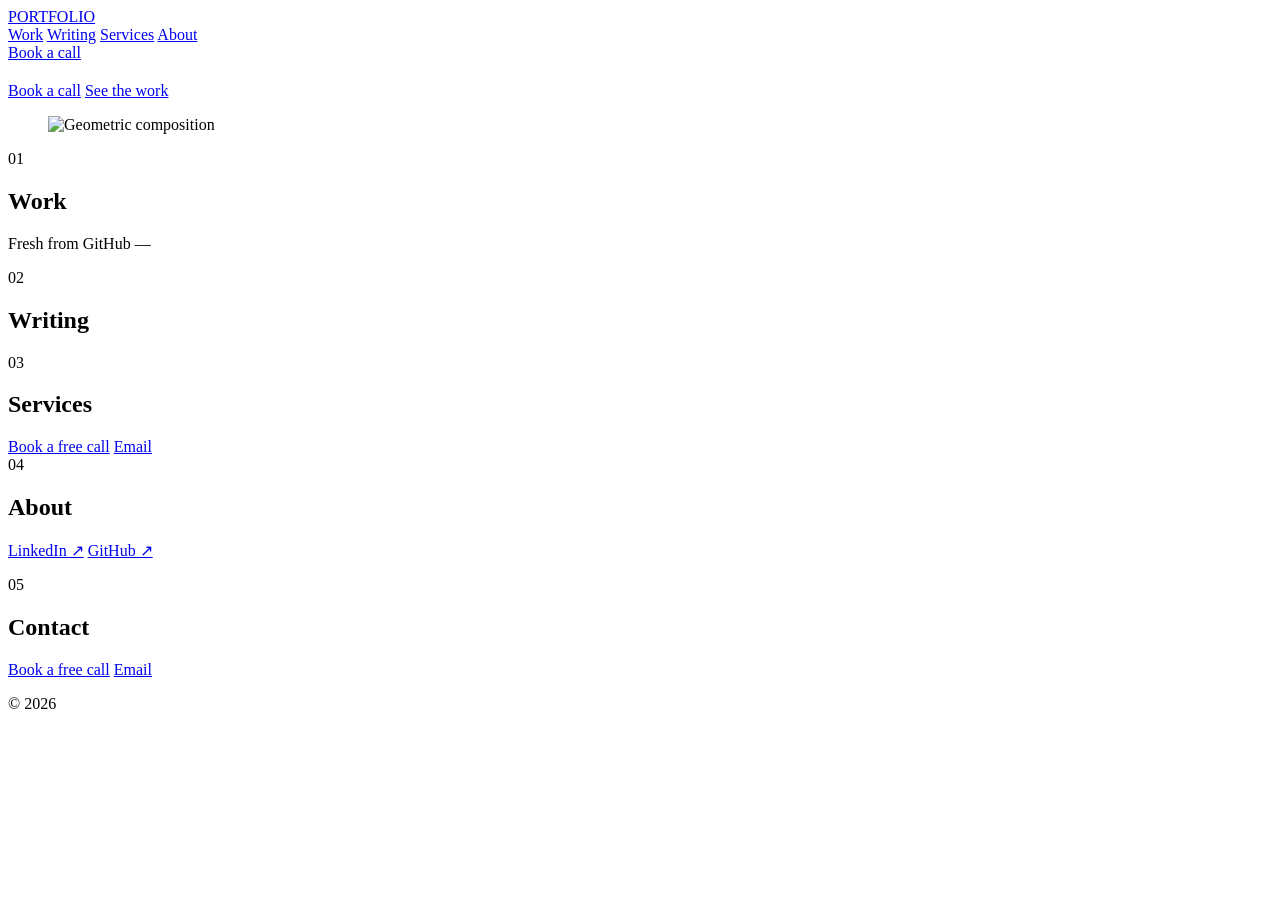
==== index.html @ 25c6f459 "Add index.html" ====
<!DOCTYPE html>
<html lang="en">
<head>
  <meta charset="UTF-8" />
  <meta name="viewport" content="width=device-width, initial-scale=1.0" />
  <title>Portfolio</title>
  <meta name="description" content="" id="metaDescription" />
  <meta property="og:title" content="" id="ogTitle" />
  <meta property="og:description" content="" id="ogDescription" />
  <meta property="og:type" content="website" />
  <meta property="og:image" content="assets/hero-art.webp" />
  <link rel="icon" href="data:image/svg+xml,%3Csvg xmlns='http://www.w3.org/2000/svg' viewBox='0 0 64 64'%3E%3Crect width='64' height='64' fill='%232B4BF2'/%3E%3Crect x='10' y='26' width='44' height='12' fill='%23000'/%3E%3C/svg%3E" />
  <link rel="preconnect" href="https://fonts.googleapis.com" />
  <link rel="preconnect" href="https://fonts.gstatic.com" crossorigin />
  <link href="https://fonts.googleapis.com/css2?family=Archivo:ital,wdth,wght@0,62..125,400..900;1,62..125,400..900&family=JetBrains+Mono:wght@400;500;700&display=swap" rel="stylesheet" />
  <link rel="stylesheet" href="styles.css" />
</head>
<body>

  <header class="site-header" id="siteHeader">
    <div class="wrap header-inner">
      <a class="brand" href="#top" id="brand">PORTFOLIO<span class="brand-sq" aria-hidden="true"></span></a>
      <nav class="main-nav" aria-label="Primary">
        <a href="#work">Work</a>
        <a href="#writing">Writing</a>
        <a href="#services">Services</a>
        <a href="#about">About</a>
      </nav>
      <a class="btn btn-solid btn-sm" data-booking href="#" target="_blank" rel="noopener">Book a call</a>
    </div>
  </header>

  <main id="top">
    <!-- ============ HERO ============ -->
    <section class="hero">
      <div class="wrap hero-grid">
        <div class="hero-copy">
          <p class="kicker reveal" id="heroKicker"></p>
          <h1 class="reveal" id="heroHeadline"></h1>
          <p class="hero-sub reveal" id="heroSub"></p>
          <div class="hero-ctas reveal">
            <a class="btn btn-solid" data-booking href="#" target="_blank" rel="noopener">Book a call</a>
            <a class="btn btn-line" href="#work">See the work</a>
          </div>
        </div>
        <figure class="hero-figure reveal">
          <img src="assets/hero-art.webp" alt="Geometric composition" />
        </figure>
      </div>
      <div class="wrap">
        <dl class="fact-strip reveal" id="factStrip"></dl>
      </div>
    </section>

    <!-- ============ 01 WORK ============ -->
    <section class="section" id="work">
      <div class="wrap">
        <div class="sec-head reveal">
          <span class="sec-num">01</span>
          <h2>Work</h2>
        </div>
        <p class="sec-note reveal" id="workNote"></p>

        <div class="rows" id="workRows"></div>

        <div class="gh-live reveal" id="githubLive">
          <p class="sec-note gh-live-note"><span class="kicker-blue">Fresh from GitHub</span> &mdash; <span id="githubNote"></span></p>
          <div class="rows" id="githubRows"></div>
        </div>
      </div>
    </section>

    <!-- ============ 02 WRITING ============ -->
    <section class="section" id="writing">
      <div class="wrap">
        <div class="sec-head reveal">
          <span class="sec-num">02</span>
          <h2>Writing</h2>
        </div>
        <p class="sec-note reveal" id="writingNote"></p>

        <div class="rows" id="postsRows"></div>
      </div>
    </section>

    <!-- ============ 03 SERVICES ============ -->
    <section class="section" id="services">
      <div class="wrap">
        <div class="sec-head reveal">
          <span class="sec-num">03</span>
          <h2>Services</h2>
        </div>
        <p class="sec-note reveal" id="servicesNote"></p>

        <div class="svc-grid" id="svcGrid"></div>

        <div class="svc-cta reveal">
          <p class="svc-cta-text" id="svcCtaText"></p>
          <div class="hero-ctas">
            <a class="btn btn-solid" data-booking href="#" target="_blank" rel="noopener">Book a free call</a>
            <a class="btn btn-line" data-email href="#">Email</a>
          </div>
        </div>
      </div>
    </section>

    <!-- ============ 04 ABOUT ============ -->
    <section class="section" id="about">
      <div class="wrap">
        <div class="sec-head reveal">
          <span class="sec-num">04</span>
          <h2>About</h2>
        </div>
        <div class="about-grid">
          <div class="reveal">
            <p class="about-lede" id="aboutLede"></p>
            <p class="about-body" id="aboutBody"></p>
            <div class="socials">
              <a data-linkedin href="#" target="_blank" rel="noopener">LinkedIn &#8599;</a>
              <a data-github href="#" target="_blank" rel="noopener">GitHub &#8599;</a>
            </div>
          </div>
          <dl class="cv reveal" id="timeline"></dl>
        </div>
      </div>
    </section>

    <!-- ============ 05 CONTACT ============ -->
    <section class="section contact" id="contact">
      <div class="wrap">
        <div class="sec-head reveal">
          <span class="sec-num">05</span>
          <h2>Contact</h2>
        </div>
        <p class="contact-big reveal" id="contactBig"></p>
        <p class="sec-note reveal" id="contactNote"></p>
        <div class="hero-ctas reveal">
          <a class="btn btn-solid" data-booking href="#" target="_blank" rel="noopener">Book a free call</a>
          <a class="btn btn-line" data-email href="#">Email</a>
        </div>
      </div>
    </section>
  </main>

  <footer>
    <div class="wrap footer-inner">
      <p>&copy; <span id="year">2026</span> <span id="footerName"></span></p>
      <p id="footerNote"></p>
    </div>
  </footer>

  <script src="app.js"></script>
</body>
</html>
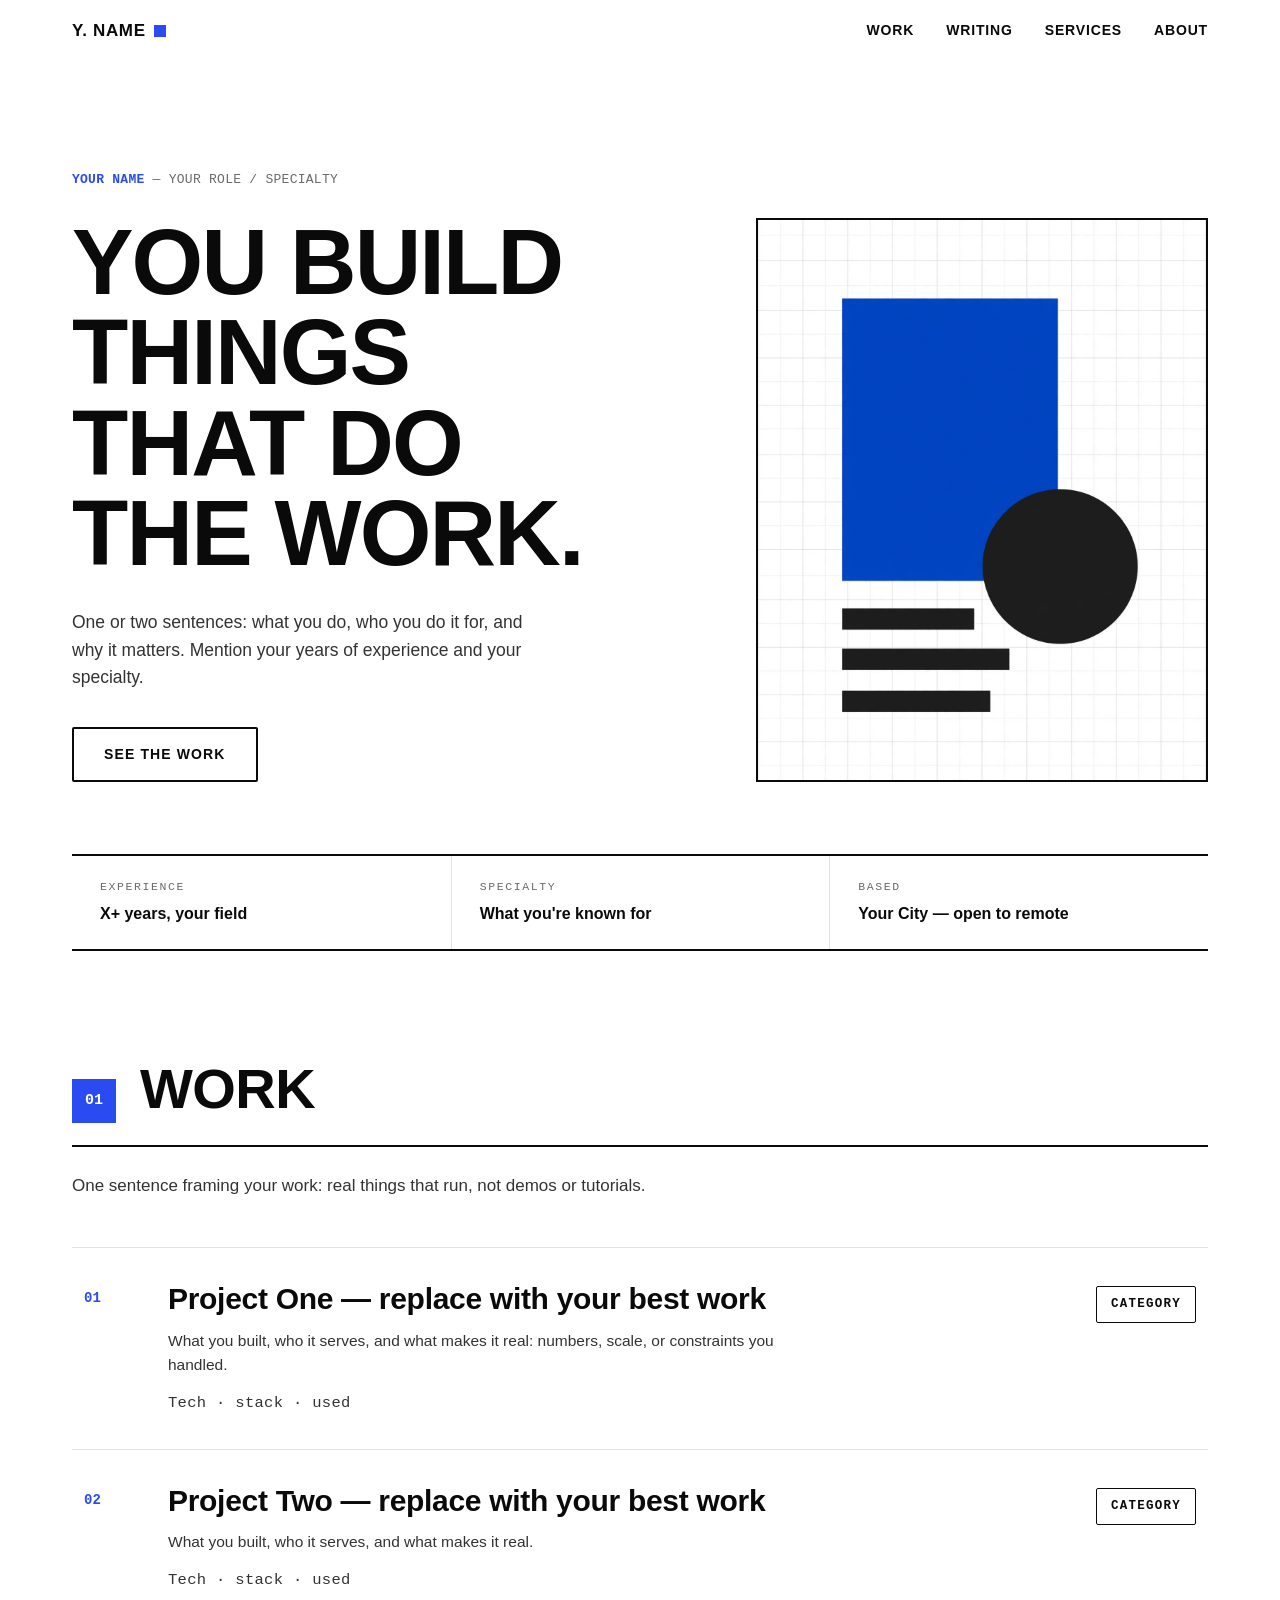
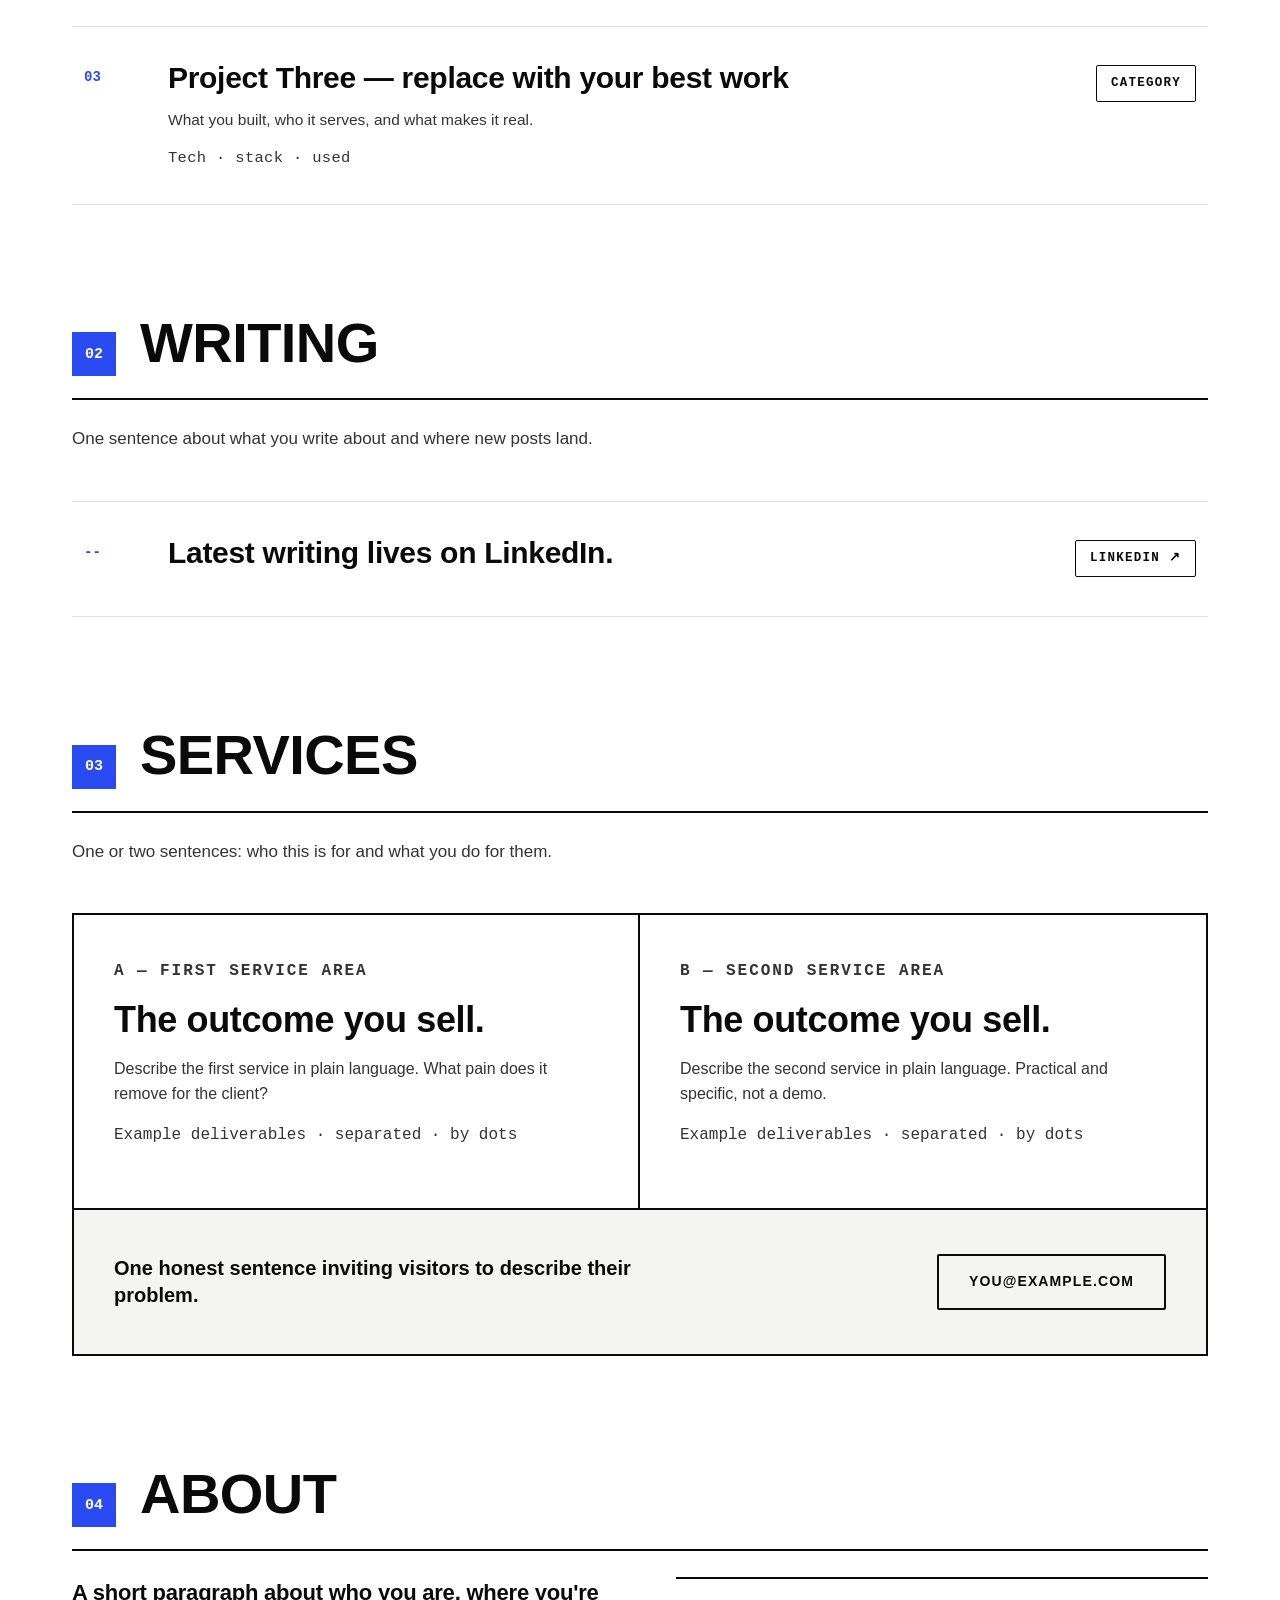
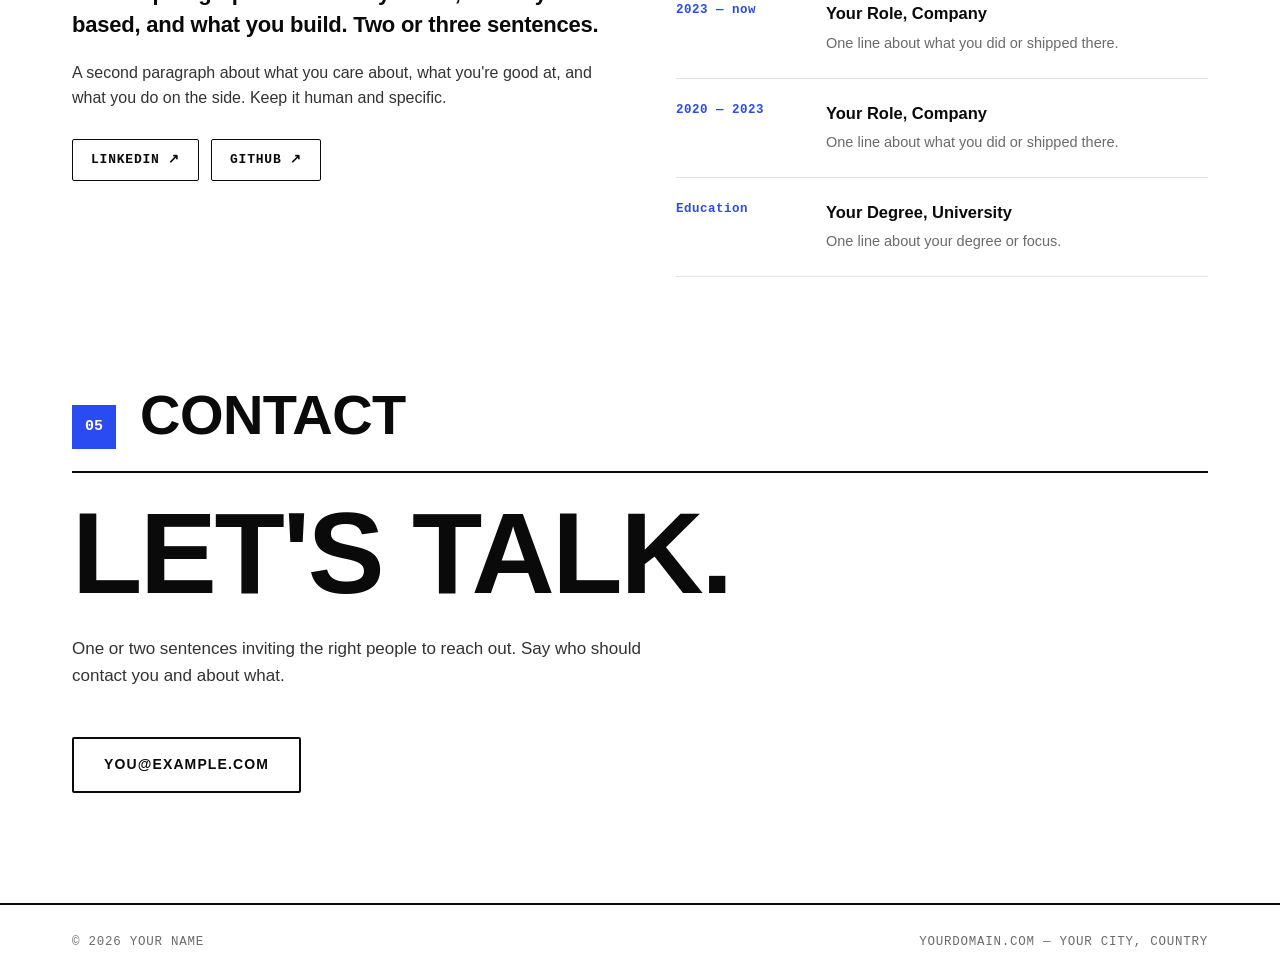
==== commit c03e200f: "Update index.html" ====
--- a/index.html
+++ b/index.html
@@ -20,7 +20,7 @@
   <header class="site-header" id="siteHeader">
     <div class="wrap header-inner">
       <a class="brand" href="#top" id="brand">PORTFOLIO<span class="brand-sq" aria-hidden="true"></span></a>
-      <nav class="main-nav" aria-label="Primary">
+      <nav class="main-nav" aria-label="Primary" id="mainNav">
         <a href="#work">Work</a>
         <a href="#writing">Writing</a>
         <a href="#services">Services</a>
@@ -40,7 +40,7 @@
           <p class="hero-sub reveal" id="heroSub"></p>
           <div class="hero-ctas reveal">
             <a class="btn btn-solid" data-booking href="#" target="_blank" rel="noopener">Book a call</a>
-            <a class="btn btn-line" href="#work">See the work</a>
+            <a class="btn btn-line" href="#work" id="heroWorkBtn">See the work</a>
           </div>
         </div>
         <figure class="hero-figure reveal">
--- a/styles.css
+++ b/styles.css
@@ -0,0 +1,256 @@
+/* ============================================================
+   aakashbuilds.dev — Swiss / International Typographic Style
+   White, black, one blue. Grid, rules, grotesque type.
+   ============================================================ */
+:root {
+  --white: #FFFFFF;
+  --paper: #F4F4F2;
+  --ink: #0A0A0A;
+  --gray: #6B6B6B;
+  --line: #0A0A0A;
+  --line-soft: #E2E2DE;
+  --blue: #2B4BF2;
+  --font: "Archivo", "Helvetica Neue", Arial, sans-serif;
+  --mono: "JetBrains Mono", ui-monospace, monospace;
+}
+
+* { margin: 0; padding: 0; box-sizing: border-box; }
+html { scroll-behavior: smooth; }
+body {
+  font-family: var(--font);
+  background: var(--white);
+  color: var(--ink);
+  line-height: 1.55;
+  -webkit-font-smoothing: antialiased;
+}
+::selection { background: var(--blue); color: #fff; }
+img { display: block; max-width: 100%; }
+a { color: inherit; }
+.wrap { max-width: 1200px; margin: 0 auto; padding: 0 32px; }
+
+/* ============ HEADER ============ */
+.site-header {
+  position: fixed; top: 0; left: 0; right: 0; z-index: 100;
+  background: var(--white);
+  border-bottom: 1px solid transparent;
+  transition: border-color 0.25s ease;
+}
+.site-header.scrolled { border-bottom-color: var(--line); }
+.header-inner {
+  display: flex; align-items: center; justify-content: space-between;
+  padding-top: 18px; padding-bottom: 18px;
+}
+.brand {
+  font-weight: 800; letter-spacing: 0.04em; font-size: 17px;
+  text-decoration: none; display: inline-flex; align-items: center; gap: 8px;
+  font-stretch: 110%;
+}
+.brand-sq { width: 12px; height: 12px; background: var(--blue); display: inline-block; }
+.main-nav { display: flex; gap: 32px; }
+.main-nav a {
+  text-decoration: none; font-size: 14px; font-weight: 600;
+  letter-spacing: 0.06em; text-transform: uppercase;
+}
+.main-nav a:hover { color: var(--blue); }
+
+/* ============ BUTTONS ============ */
+.btn {
+  display: inline-flex; align-items: center; justify-content: center;
+  padding: 15px 30px; font-size: 14px; font-weight: 700;
+  letter-spacing: 0.08em; text-transform: uppercase; text-decoration: none;
+  border: 2px solid var(--ink); border-radius: 2px; cursor: pointer;
+  transition: background 0.18s ease, color 0.18s ease, transform 0.18s ease;
+  white-space: nowrap;
+}
+.btn-solid { background: var(--ink); color: #fff; }
+.btn-solid:hover { background: var(--blue); border-color: var(--blue); }
+.btn-line { background: transparent; color: var(--ink); }
+.btn-line:hover { background: var(--ink); color: #fff; }
+.btn-sm { padding: 10px 20px; font-size: 12.5px; }
+
+/* ============ HERO ============ */
+.hero { padding: 170px 0 0; }
+.hero-grid {
+  display: grid; grid-template-columns: 1.15fr 0.85fr;
+  gap: 72px; align-items: end; margin-bottom: 72px;
+}
+.kicker {
+  font-family: var(--mono); font-size: 13px; letter-spacing: 0.02em;
+  text-transform: uppercase; color: var(--gray); margin-bottom: 28px;
+}
+.kicker-blue { color: var(--blue); font-weight: 700; }
+.hero h1 {
+  font-weight: 900; font-stretch: 118%;
+  font-size: clamp(52px, 7.2vw, 104px);
+  line-height: 0.98; letter-spacing: -0.02em;
+  text-transform: uppercase; margin-bottom: 30px;
+}
+.hero-sub { font-size: 17.5px; color: #333; max-width: 480px; margin-bottom: 36px; }
+.hero-ctas { display: flex; gap: 14px; flex-wrap: wrap; }
+.hero-figure { border: 2px solid var(--ink); }
+.hero-figure img { width: 100%; aspect-ratio: 4 / 5; object-fit: cover; }
+
+.fact-strip {
+  display: grid; grid-template-columns: repeat(3, 1fr);
+  border-top: 2px solid var(--ink); border-bottom: 2px solid var(--ink);
+  margin-bottom: 0;
+}
+.fact-strip > div { padding: 22px 28px; border-left: 1px solid var(--line-soft); }
+.fact-strip > div:first-child { border-left: none; }
+.fact-strip dt {
+  font-family: var(--mono); font-size: 11.5px; letter-spacing: 0.14em;
+  text-transform: uppercase; color: var(--gray); margin-bottom: 6px;
+}
+.fact-strip dd { font-weight: 700; font-size: 16px; }
+
+/* ============ SECTIONS ============ */
+.section { padding: 110px 0 0; }
+.section:last-of-type { padding-bottom: 110px; }
+.sec-head {
+  display: flex; align-items: baseline; gap: 24px;
+  border-bottom: 2px solid var(--ink); padding-bottom: 18px; margin-bottom: 26px;
+}
+.sec-num {
+  font-family: var(--mono); font-weight: 700; font-size: 15px;
+  color: #fff; background: var(--blue);
+  width: 44px; height: 44px; display: inline-grid; place-items: center;
+  flex: none; transform: translateY(-4px);
+}
+.sec-head h2 {
+  font-weight: 900; font-stretch: 115%; text-transform: uppercase;
+  font-size: clamp(34px, 4.5vw, 56px); letter-spacing: -0.01em; line-height: 1;
+}
+.sec-note { font-size: 17px; color: #333; max-width: 620px; margin-bottom: 48px; }
+
+/* rows */
+.rows { border-top: 1px solid var(--line-soft); }
+.row {
+  display: grid; grid-template-columns: 56px 1fr auto; gap: 28px; align-items: start;
+  padding: 34px 12px; border-bottom: 1px solid var(--line-soft);
+  transition: background 0.18s ease;
+}
+.row:hover { background: var(--paper); }
+.row-idx { font-family: var(--mono); font-size: 14px; font-weight: 700; color: var(--blue); padding-top: 6px; }
+.row-main h3 {
+  font-size: clamp(21px, 2.6vw, 30px); font-weight: 800; font-stretch: 108%;
+  letter-spacing: -0.01em; line-height: 1.15; margin-bottom: 12px;
+  text-transform: none;
+}
+.row-main p { color: #333; font-size: 15.5px; max-width: 640px; }
+.row-meta {
+  font-family: var(--mono); font-size: 12.5px; color: var(--gray);
+  margin-top: 14px; letter-spacing: 0.02em;
+}
+.row-tag, .row-link {
+  font-family: var(--mono); font-size: 12.5px; font-weight: 700;
+  letter-spacing: 0.1em; text-transform: uppercase;
+  border: 1.5px solid var(--ink); padding: 8px 14px; border-radius: 2px;
+  white-space: nowrap; text-decoration: none; margin-top: 4px;
+}
+a.row-link:hover { background: var(--ink); color: #fff; }
+
+/* ============ SERVICES ============ */
+.svc-grid { display: grid; grid-template-columns: 1fr 1fr; gap: 0; border: 2px solid var(--ink); margin-bottom: 0; }
+.svc { padding: 44px 40px; }
+.svc:first-child { border-right: 2px solid var(--ink); }
+.svc-kicker {
+  font-family: var(--mono); font-size: 13px; font-weight: 700;
+  letter-spacing: 0.12em; text-transform: uppercase; color: var(--blue);
+  margin-bottom: 18px;
+}
+.svc h3 {
+  font-size: clamp(26px, 3vw, 36px); font-weight: 800; font-stretch: 110%;
+  letter-spacing: -0.01em; line-height: 1.1; margin-bottom: 18px;
+}
+.svc p { color: #333; font-size: 16px; margin-bottom: 16px; }
+.svc-examples { font-family: var(--mono); font-size: 12.5px; color: var(--gray); }
+.svc-cta {
+  border: 2px solid var(--ink); border-top: none;
+  padding: 44px 40px; display: flex; align-items: center;
+  justify-content: space-between; gap: 32px; flex-wrap: wrap;
+  background: var(--paper);
+}
+.svc-cta-text { font-size: 20px; font-weight: 700; max-width: 520px; line-height: 1.35; }
+
+/* ============ ABOUT ============ */
+.about-grid { display: grid; grid-template-columns: 1fr 1fr; gap: 72px; }
+.about-lede { font-size: 22px; font-weight: 600; line-height: 1.45; margin-bottom: 20px; letter-spacing: -0.01em; }
+.about-body { color: #333; font-size: 16px; margin-bottom: 28px; }
+.socials { display: flex; gap: 12px; }
+.socials a {
+  font-family: var(--mono); font-size: 13px; font-weight: 700; text-decoration: none;
+  border: 1.5px solid var(--ink); padding: 10px 18px; border-radius: 2px;
+  letter-spacing: 0.06em; text-transform: uppercase;
+}
+.socials a:hover { background: var(--ink); color: #fff; }
+.cv > div.cv-row {
+  display: grid; grid-template-columns: 130px 1fr; gap: 20px;
+  padding: 22px 0; border-bottom: 1px solid var(--line-soft);
+}
+.cv > div.cv-row:first-child { border-top: 2px solid var(--ink); }
+.cv dt { font-family: var(--mono); font-size: 12.5px; font-weight: 700; color: var(--blue); letter-spacing: 0.04em; }
+.cv dd strong { display: block; font-size: 16.5px; margin-bottom: 4px; }
+.cv dd span { color: var(--gray); font-size: 14.5px; }
+
+/* ============ CONTACT ============ */
+.contact-big {
+  font-weight: 900; font-stretch: 120%; text-transform: uppercase;
+  font-size: clamp(56px, 9vw, 130px); line-height: 0.95; letter-spacing: -0.02em;
+  margin-bottom: 28px;
+}
+.contact .hero-ctas { margin-top: 36px; }
+
+/* ============ FOOTER ============ */
+footer { border-top: 2px solid var(--ink); padding: 28px 0; }
+.footer-inner {
+  display: flex; justify-content: space-between; gap: 12px; flex-wrap: wrap;
+  font-family: var(--mono); font-size: 12.5px; letter-spacing: 0.06em;
+  text-transform: uppercase; color: var(--gray);
+}
+
+/* ============ AUTO-UPDATING BLOCKS ============ */
+.gh-live-note { margin-top: 56px; }
+.certs-kicker {
+  font-family: var(--mono); font-size: 13px; font-weight: 700;
+  letter-spacing: 0.12em; text-transform: uppercase; color: var(--blue);
+  margin: 56px 0 6px;
+}
+.certs { list-style: none; border-top: 2px solid var(--ink); }
+.certs li {
+  display: flex; justify-content: space-between; gap: 20px; flex-wrap: wrap;
+  padding: 18px 0; border-bottom: 1px solid var(--line-soft);
+}
+.certs li strong { font-size: 16.5px; }
+.certs li span { font-family: var(--mono); font-size: 12.5px; color: var(--gray); }
+
+/* ============ REVEAL ============ */
+.reveal { opacity: 0; transform: translateY(22px); transition: opacity 0.6s ease, transform 0.6s ease; }
+.reveal.in { opacity: 1; transform: none; }
+
+/* ============ RESPONSIVE ============ */
+@media (max-width: 960px) {
+  .hero-grid { grid-template-columns: 1fr; gap: 48px; }
+  .hero-figure img { aspect-ratio: 16 / 10; }
+  .fact-strip { grid-template-columns: 1fr; }
+  .fact-strip > div { border-left: none; border-top: 1px solid var(--line-soft); padding: 18px 0; }
+  .fact-strip > div:first-child { border-top: none; }
+  .row { grid-template-columns: 1fr; gap: 12px; }
+  .row-tag, .row-link { justify-self: start; }
+  .svc-grid { grid-template-columns: 1fr; }
+  .svc:first-child { border-right: none; border-bottom: 2px solid var(--ink); }
+  .about-grid { grid-template-columns: 1fr; gap: 48px; }
+  .main-nav { display: none; }
+}
+@media (max-width: 640px) {
+  .wrap { padding: 0 20px; }
+  .hero { padding-top: 130px; }
+  .section { padding-top: 76px; }
+  .section:last-of-type { padding-bottom: 76px; }
+  .svc, .svc-cta { padding: 30px 24px; }
+  .cv > div.cv-row { grid-template-columns: 1fr; gap: 6px; }
+}
+
+@media (prefers-reduced-motion: reduce) {
+  html { scroll-behavior: auto; }
+  .reveal { opacity: 1; transform: none; transition: none; }
+}
